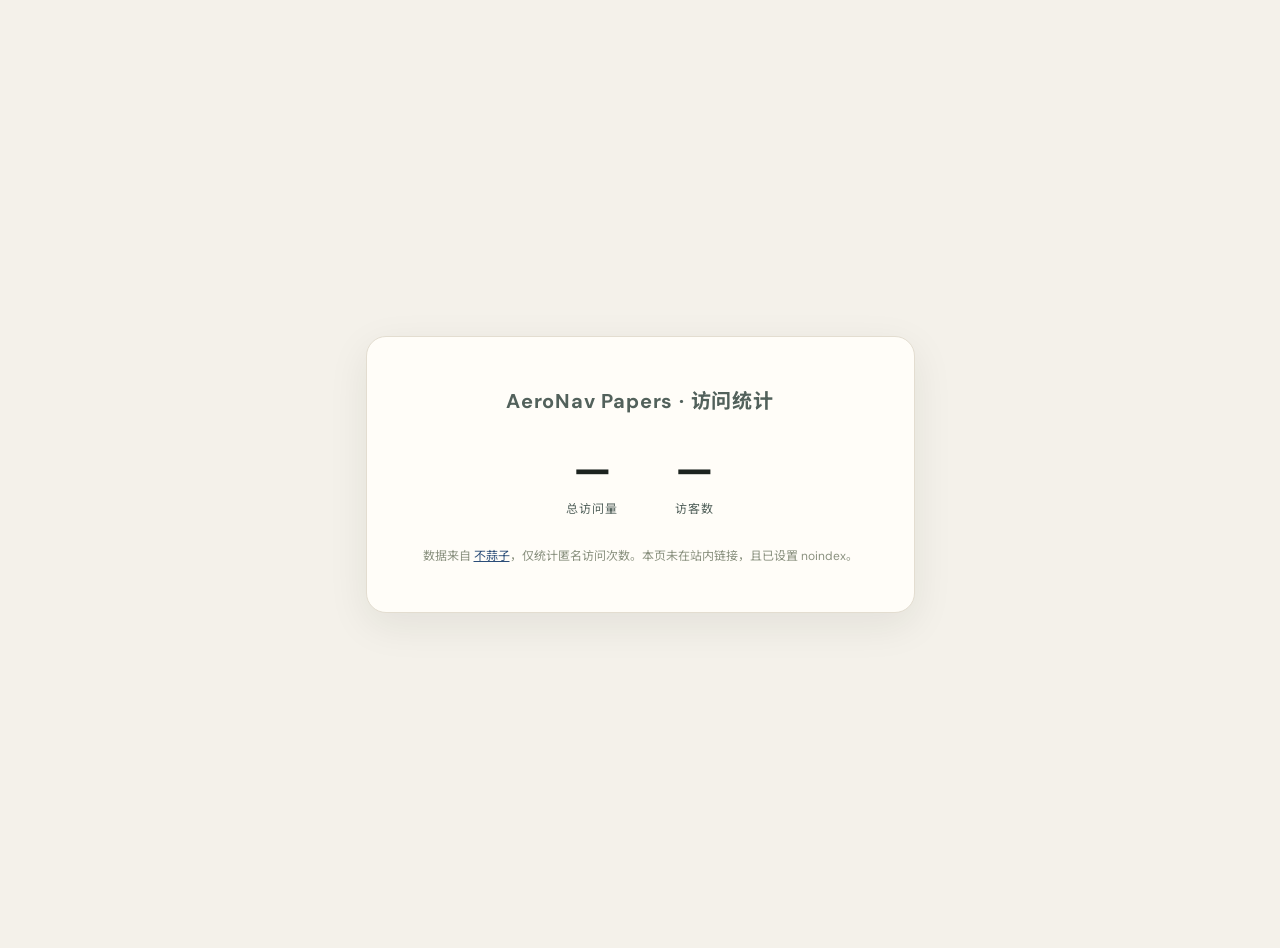
==== stats.html @ c5cb6f2a "One-line hero copy, public phrasing, hidden visit counter with stats page" ====
<!doctype html>
<html lang="zh-CN">
<head>
  <meta charset="UTF-8" />
  <meta name="viewport" content="width=device-width, initial-scale=1.0" />
  <meta name="robots" content="noindex,nofollow" />
  <title>访问统计 · AeroNav Papers</title>
  <link href="https://fonts.googleapis.com/css2?family=DM+Sans:wght@400;500;600;700&family=Noto+Sans+SC:wght@400;500;600;700&display=swap" rel="stylesheet">
  <style>
    body{margin:0;font-family:"DM Sans","Noto Sans SC",system-ui,sans-serif;background:#f4f1ea;color:#1c231f;min-height:100vh;display:grid;place-items:center;padding:24px}
    .card{background:#fffdf8;border:1px solid #e3ddd0;border-radius:20px;padding:48px 56px;text-align:center;box-shadow:0 12px 40px rgba(28,35,31,.08)}
    h1{font-size:20px;letter-spacing:.04em;margin:0 0 6px;color:#52615b;font-weight:700}
    .nums{display:flex;gap:56px;justify-content:center;margin-top:28px}
    .num b{display:block;font-size:42px;font-weight:700;font-variant-numeric:tabular-nums}
    .num span{font-size:12px;color:#52615b;letter-spacing:.1em}
    p.note{margin:28px 0 0;font-size:12px;color:#8a917f}
    a{color:#2b4d78}
  </style>
</head>
<body>
  <main class="card">
    <h1>AeroNav Papers · 访问统计</h1>
    <div class="nums">
      <div class="num"><b id="busuanzi_value_site_pv">—</b><span>总访问量</span></div>
      <div class="num"><b id="busuanzi_value_site_uv">—</b><span>访客数</span></div>
    </div>
    <p class="note">数据来自 <a href="https://busuanzi.ibruce.info/" target="_blank" rel="noreferrer">不蒜子</a>，仅统计匿名访问次数。本页未在站内链接，且已设置 noindex。</p>
  </main>
  <script async src="https://busuanzi.ibruce.info/busuanzi/2.3/busuanzi.pure.mini.js"></script>
</body>
</html>
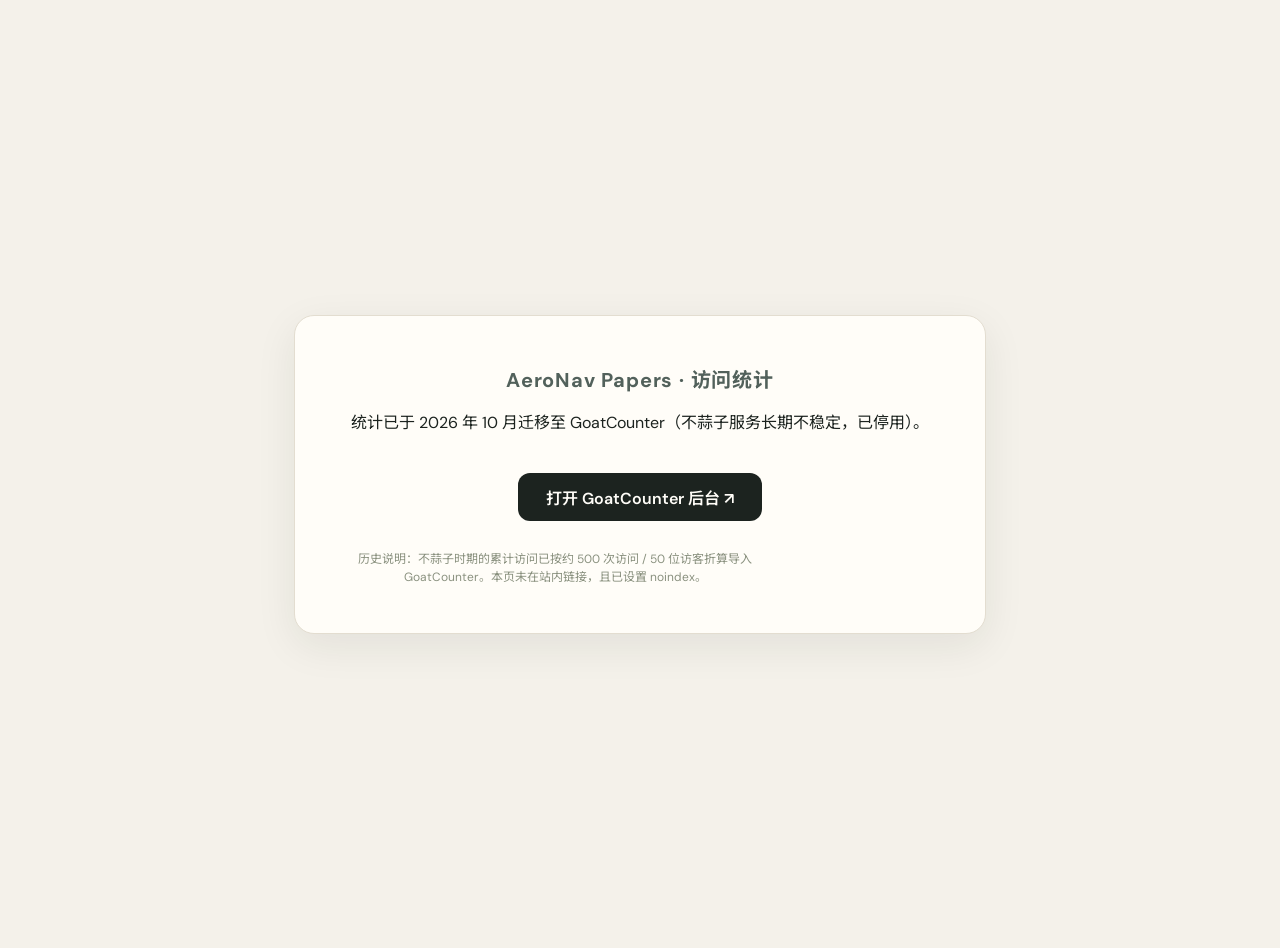
==== commit b0b6cb5d: "feat: replace busuanzi with GoatCounter (skyxiaoye325); stats page links to GC dashboard" ====
--- a/stats.html
+++ b/stats.html
@@ -10,22 +10,19 @@
     body{margin:0;font-family:"DM Sans","Noto Sans SC",system-ui,sans-serif;background:#f4f1ea;color:#1c231f;min-height:100vh;display:grid;place-items:center;padding:24px}
     .card{background:#fffdf8;border:1px solid #e3ddd0;border-radius:20px;padding:48px 56px;text-align:center;box-shadow:0 12px 40px rgba(28,35,31,.08)}
     h1{font-size:20px;letter-spacing:.04em;margin:0 0 6px;color:#52615b;font-weight:700}
-    .nums{display:flex;gap:56px;justify-content:center;margin-top:28px}
-    .num b{display:block;font-size:42px;font-weight:700;font-variant-numeric:tabular-nums}
-    .num span{font-size:12px;color:#52615b;letter-spacing:.1em}
-    p.note{margin:28px 0 0;font-size:12px;color:#8a917f}
+    .btn{display:inline-block;margin-top:24px;padding:12px 28px;border-radius:12px;background:#1c231f;color:#fffdf8;font-weight:600;text-decoration:none}
+    .btn:hover{background:#2b4d78}
+    p.note{margin:28px 0 0;font-size:12px;color:#8a917f;max-width:34em}
     a{color:#2b4d78}
   </style>
 </head>
 <body>
   <main class="card">
     <h1>AeroNav Papers · 访问统计</h1>
-    <div class="nums">
-      <div class="num"><b id="busuanzi_value_site_pv">—</b><span>总访问量</span></div>
-      <div class="num"><b id="busuanzi_value_site_uv">—</b><span>访客数</span></div>
-    </div>
-    <p class="note">数据来自 <a href="https://busuanzi.ibruce.info/" target="_blank" rel="noreferrer">不蒜子</a>，仅统计匿名访问次数。本页未在站内链接，且已设置 noindex。</p>
+    <p>统计已于 2026 年 10 月迁移至 GoatCounter（不蒜子服务长期不稳定，已停用）。</p>
+    <a class="btn" href="https://skyxiaoye325.goatcounter.com/" target="_blank" rel="noreferrer">打开 GoatCounter 后台 ↗</a>
+    <p class="note">历史说明：不蒜子时期的累计访问已按约 500 次访问 / 50 位访客折算导入 GoatCounter。本页未在站内链接，且已设置 noindex。</p>
   </main>
-  <script async src="https://busuanzi.ibruce.info/busuanzi/2.3/busuanzi.pure.mini.js"></script>
+  <script data-goatcounter="https://skyxiaoye325.goatcounter.com/count" async src="//gc.zgo.at/count.js"></script>
 </body>
 </html>
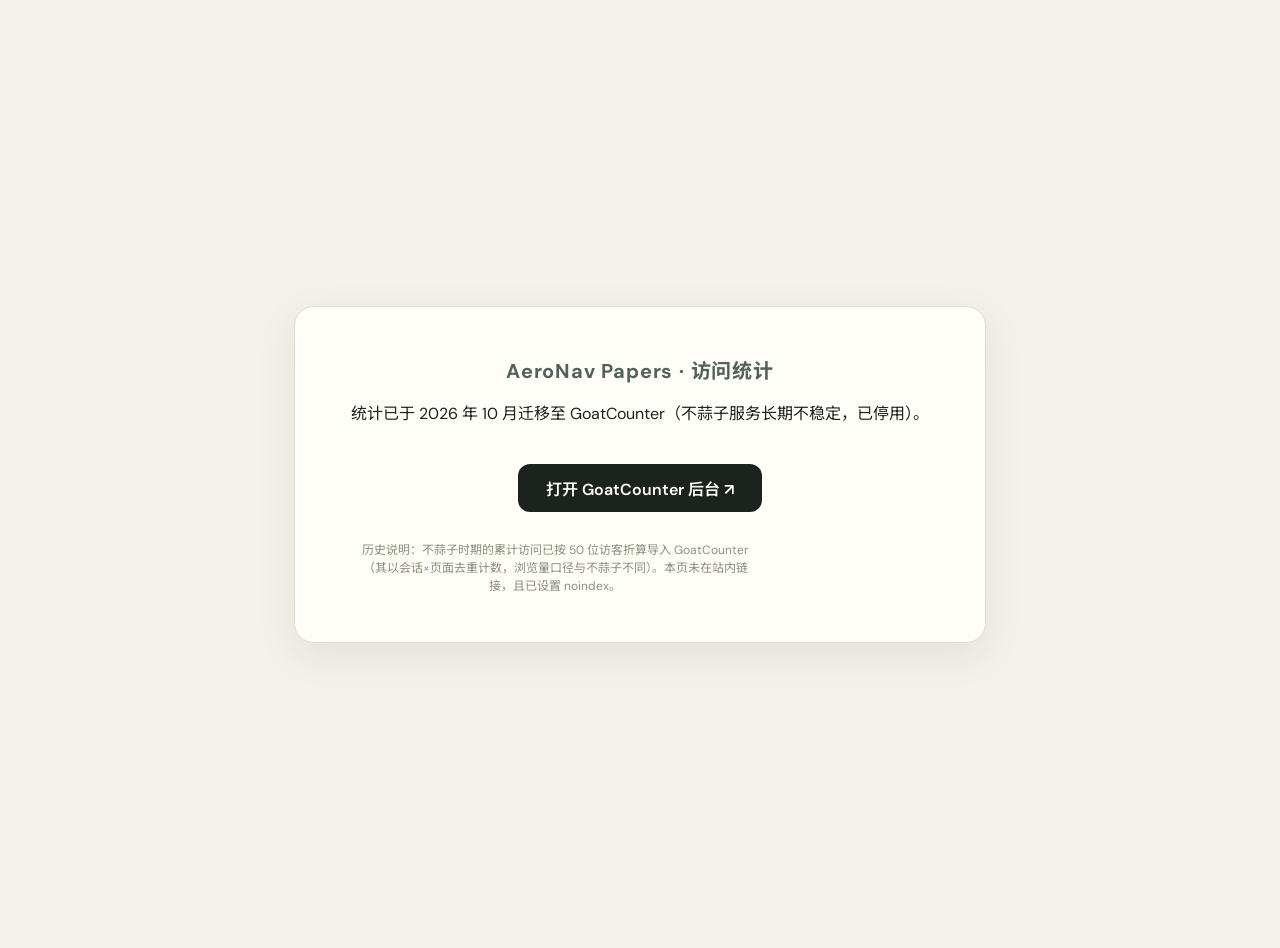
==== commit 099e0896: "docs: align stats note with actual GoatCounter import (50 visitors, session-based dedupe)" ====
--- a/stats.html
+++ b/stats.html
@@ -21,7 +21,7 @@
     <h1>AeroNav Papers · 访问统计</h1>
     <p>统计已于 2026 年 10 月迁移至 GoatCounter（不蒜子服务长期不稳定，已停用）。</p>
     <a class="btn" href="https://skyxiaoye325.goatcounter.com/" target="_blank" rel="noreferrer">打开 GoatCounter 后台 ↗</a>
-    <p class="note">历史说明：不蒜子时期的累计访问已按约 500 次访问 / 50 位访客折算导入 GoatCounter。本页未在站内链接，且已设置 noindex。</p>
+    <p class="note">历史说明：不蒜子时期的累计访问已按 50 位访客折算导入 GoatCounter（其以会话×页面去重计数，浏览量口径与不蒜子不同）。本页未在站内链接，且已设置 noindex。</p>
   </main>
   <script data-goatcounter="https://skyxiaoye325.goatcounter.com/count" async src="//gc.zgo.at/count.js"></script>
 </body>
